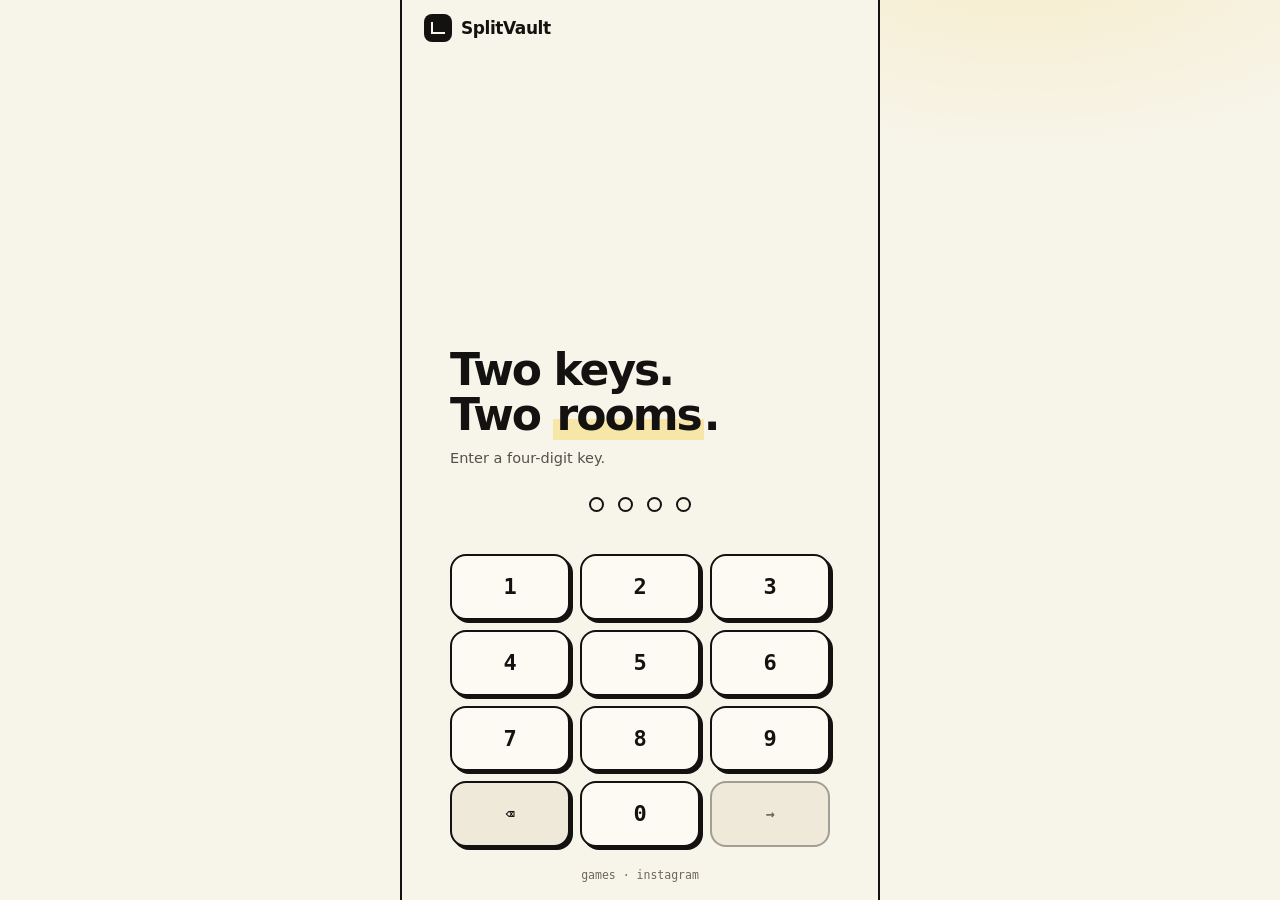
==== public/index.html @ d9a7af41 "SplitVault: mobile-native two-key app with Setup Rush and in-place Instagram" ====
<!DOCTYPE html>
<html lang="en">
<head>
<meta charset="utf-8" />
<meta name="viewport" content="width=device-width, initial-scale=1, viewport-fit=cover, maximum-scale=1" />
<meta name="color-scheme" content="light" />
<meta name="theme-color" content="#f7f4ea" />
<meta name="apple-mobile-web-app-capable" content="yes" />
<meta name="apple-mobile-web-app-title" content="SplitVault" />
<meta name="apple-mobile-web-app-status-bar-style" content="default" />
<title>SplitVault</title>
<link rel="icon" href="favicon.svg" />
<link rel="apple-touch-icon" href="favicon.svg" />
<link rel="manifest" href="manifest.webmanifest" />
<link rel="stylesheet" href="app.css" />
</head>
<body class="app">
<main class="shell">
  <div class="gate">
    <div class="top">
      <div class="brand"><span class="mark" aria-hidden="true"></span> SplitVault</div>
    </div>

    <div class="body">
      <h1>Two keys.<br />Two <em>rooms</em>.</h1>
      <p id="gateSub">Enter a four-digit key.</p>

      <div class="dots" id="dots" aria-hidden="true"><i></i><i></i><i></i><i></i></div>
      <div class="keymsg" id="keymsg" role="status" aria-live="polite"></div>

      <div class="keypad" id="keypad">
        <button data-k="1">1</button>
        <button data-k="2">2</button>
        <button data-k="3">3</button>
        <button data-k="4">4</button>
        <button data-k="5">5</button>
        <button data-k="6">6</button>
        <button data-k="7">7</button>
        <button data-k="8">8</button>
        <button data-k="9">9</button>
        <button class="fn" data-k="del" aria-label="Delete">⌫</button>
        <button data-k="0">0</button>
        <button class="fn go" data-k="go" aria-label="Unlock">→</button>
      </div>
    </div>

    <div class="foot" id="gateFoot">games · instagram</div>
  </div>
</main>

<script src="assets/gate.js"></script>
</body>
</html>
---- public/app.css ----
/* SplitVault — mobile-native shell. Paper, ink, one orange action.
   Everything is a single 100dvh screen; no desktop chrome, no option grids. */
:root {
  --paper: #f7f4ea;
  --paper-2: #efe9da;
  --card: #fcfaf2;
  --ink: #141210;
  --ink-soft: #55504a;
  --muted: #6f675b;
  --rule: rgba(20, 18, 16, .14);
  --accent: #e2573a;
  --accent-dark: #c9452a;
  --yellow: #f6e6a8;
  --peach: #fbe8e0;
  --mint: #1c7a4e;
  --red: #c23a2b;
  --blue: #2c62c4;
  --shadow-sm: 3px 3px 0 var(--ink);
  --shadow-xs: 2px 2px 0 var(--ink);
  --safe-b: env(safe-area-inset-bottom, 0px);
  --mono: ui-monospace, "SF Mono", SFMono-Regular, Menlo, monospace;
  --sans: -apple-system, BlinkMacSystemFont, "Segoe UI", Inter, system-ui, sans-serif;
  color-scheme: light;
}

* { box-sizing: border-box; -webkit-tap-highlight-color: transparent; }
[hidden] { display: none !important; }

html, body {
  height: 100%;
  margin: 0;
  overscroll-behavior: none;
}
body {
  background: var(--paper);
  color: var(--ink);
  font-family: var(--sans);
  font-size: 15px;
  line-height: 1.45;
  -webkit-font-smoothing: antialiased;
  text-rendering: optimizeLegibility;
}
button, input, select { font: inherit; color: inherit; }
button { cursor: pointer; }
a { color: var(--ink); text-decoration: none; }
:focus-visible { outline: 2px solid var(--accent); outline-offset: 2px; }

/* one column, always — even on a desktop window */
.app {
  min-height: 100dvh;
  display: flex;
  justify-content: center;
  background:
    radial-gradient(600px 320px at 80% -8%, rgba(246, 230, 168, .5), transparent 72%),
    var(--paper);
}
.shell {
  width: 100%;
  max-width: 480px;
  min-height: 100dvh;
  display: flex;
  flex-direction: column;
  border-left: 2px solid var(--ink);
  border-right: 2px solid var(--ink);
  background: var(--paper);
}
.shell.flat { border: 0; }

/* ---------- brand ---------- */
.brand { display: flex; align-items: center; gap: 9px; font-weight: 700; font-size: 17px; letter-spacing: -.025em; }
.brand .mark { width: 28px; height: 28px; border-radius: 8px; background: var(--ink); position: relative; flex: none; }
.brand .mark::after {
  content: ""; position: absolute; inset: 8px 7px;
  border-left: 2.5px solid var(--paper); border-bottom: 2.5px solid var(--paper);
}
.brand small { font-size: 9.5px; letter-spacing: .16em; text-transform: uppercase; color: var(--muted); font-weight: 600; }

/* ---------- buttons ---------- */
.btn {
  border: 2px solid var(--ink); background: var(--card); color: var(--ink);
  border-radius: 12px; padding: 11px 16px; font-weight: 650; font-size: 14px;
  box-shadow: var(--shadow-sm); display: inline-flex; align-items: center; justify-content: center; gap: 8px;
  transition: transform .08s, box-shadow .08s, background .12s;
}
.btn:active { transform: translate(2px, 2px); box-shadow: 1px 1px 0 var(--ink); }
.btn.primary { background: var(--accent); color: #fff; }
.btn.primary:active { background: var(--accent-dark); }
.btn.block { width: 100%; }
.btn.icon { padding: 8px 10px; border-radius: 10px; font-size: 15px; box-shadow: var(--shadow-xs); }
.btn:disabled, .btn[disabled] {
  background: var(--paper-2); color: var(--muted); border-color: rgba(20, 18, 16, .35);
  box-shadow: none; transform: none;
}

/* ================= GATE ================= */
.gate { min-height: 100dvh; display: flex; flex-direction: column;
  padding: calc(14px + env(safe-area-inset-top, 0px)) 22px calc(16px + var(--safe-b)); }
.gate .top { display: flex; align-items: center; justify-content: space-between; }
.gate .body { flex: 1; display: flex; flex-direction: column; justify-content: flex-end;
  max-width: 380px; width: 100%; margin: 0 auto; padding-bottom: 6px; }
.gate h1 { margin-top: 0; }
.gate h1 { font-size: clamp(34px, 11vw, 44px); line-height: 1.02; letter-spacing: -.045em; margin: 18px 0 10px; font-weight: 700; }
.gate h1 em { font-style: normal; background: linear-gradient(180deg, transparent 58%, var(--yellow) 58%); padding: 0 3px; }
.gate p { margin: 0 0 22px; color: var(--ink-soft); font-size: 14.5px; }

.dots { display: flex; gap: 14px; justify-content: center; margin: 6px 0 10px; }
.dots i {
  width: 15px; height: 15px; border-radius: 50%; border: 2px solid var(--ink); background: transparent;
  transition: background .12s, transform .12s;
}
.dots i.on { background: var(--ink); transform: scale(1.06); }
.dots.bad i { border-color: var(--red); background: var(--red); animation: shake .3s; }
@keyframes shake { 0%,100% { transform: translateX(0) } 25% { transform: translateX(-5px) } 75% { transform: translateX(5px) } }

.keymsg { min-height: 20px; text-align: center; font-size: 12.5px; font-weight: 600; color: var(--red); margin-bottom: 8px; }
.keymsg.ok { color: var(--mint); }

.keypad { display: grid; grid-template-columns: repeat(3, 1fr); gap: 10px; margin-top: 4px; }
.keypad button {
  border: 2px solid var(--ink); background: var(--card); border-radius: 16px;
  padding: 15px 0; font-family: var(--mono); font-size: 22px; font-weight: 600;
  box-shadow: var(--shadow-sm); transition: transform .06s, box-shadow .06s;
}
.keypad button:active { transform: translate(2px, 2px); box-shadow: 1px 1px 0 var(--ink); }
.keypad .fn { font-size: 15px; background: var(--paper-2); }
.keypad .fn.go { background: var(--accent); color: #fff; border-color: var(--ink); }
.keypad .fn.go[data-ready="0"] { background: var(--paper-2); color: var(--muted); border-color: rgba(20, 18, 16, .35); box-shadow: none; }
.gate .foot { text-align: center; font-size: 11.5px; color: var(--muted); margin-top: 14px; font-family: var(--mono); }

/* ================= APP HEADER ================= */
.appbar {
  display: flex; align-items: center; gap: 10px;
  padding: calc(10px + env(safe-area-inset-top, 0px)) 14px 10px;
  border-bottom: 2px solid var(--ink); background: var(--paper);
  position: sticky; top: 0; z-index: 10;
}
.appbar .grow { flex: 1; }
.appbar .icon-btn {
  width: 36px; height: 36px; border-radius: 10px; border: 2px solid var(--ink);
  background: var(--card); display: grid; place-items: center; font-size: 16px; box-shadow: var(--shadow-xs);
}
.appbar .icon-btn:active { transform: translate(1px, 1px); box-shadow: 1px 1px 0 var(--ink); }

/* ================= SETUP RUSH (full screen) ================= */
.field { flex: 1; display: flex; flex-direction: column; min-height: 0; }
.hud-top { display: flex; align-items: stretch; gap: 8px; padding: 10px 12px 8px; }
.hud-block { background: var(--ink); color: var(--paper); border-radius: 10px; padding: 6px 10px; display: flex; flex-direction: column; box-shadow: var(--shadow-xs); }
.hud-block span { font-size: 8.5px; letter-spacing: .14em; text-transform: uppercase; color: rgba(247, 244, 234, .62); font-family: var(--mono); font-weight: 600; }
.hud-block b { font-family: var(--mono); font-size: 14px; font-variant-numeric: tabular-nums; color: var(--paper); font-weight: 600; }
.hud-block.price { flex: 1; min-width: 0; justify-content: center; }
.hud-block.price b { font-size: 22px; letter-spacing: -.035em; }
.hud-block.pnl b.up { color: #7ff0be; }
.hud-block.pnl b.down { color: #ff9c8c; }
.market-pick {
  border: 0; background: transparent; color: var(--paper); font-family: var(--mono);
  font-size: 13px; font-weight: 600; padding: 0; margin-top: 1px; appearance: none;
}
.market-pick option { color: var(--ink); background: var(--card); }

.sr-stage { position: relative; flex: 1; min-height: 220px; margin: 0 12px; border: 2px solid var(--ink); border-radius: 14px; overflow: hidden; background: #fbf9f2; touch-action: none; user-select: none; -webkit-user-select: none; }
#srChart { display: block; width: 100%; height: 100%; }
.sr-stage.holding { background: #fdf6ee; }

.position {
  position: absolute; left: 50%; bottom: 12px; transform: translateX(-50%);
  display: flex; align-items: baseline; gap: 9px; font-family: var(--mono); font-size: 11.5px;
  background: var(--ink); color: var(--paper); border-radius: 999px; padding: 7px 14px;
  white-space: nowrap; box-shadow: var(--shadow-xs); max-width: calc(100% - 20px); overflow: hidden;
}
.position b { font-size: 11px; letter-spacing: .06em; }
.position.long b { color: #7ff0be; }
.position.short b { color: #ff9c8c; }
.position strong { font-size: 13px; }
.position em { font-style: normal; color: rgba(247, 244, 234, .55); font-size: 9.5px; letter-spacing: .06em; }

.flash {
  position: absolute; left: 50%; top: 12px; transform: translateX(-50%);
  font-family: var(--mono); font-size: 12px; letter-spacing: .08em; text-transform: uppercase;
  background: var(--ink); color: var(--paper); border-radius: 8px; padding: 6px 12px;
  white-space: nowrap; font-weight: 700; box-shadow: var(--shadow-xs);
}
.flash span { display: block; font-size: 9px; letter-spacing: .12em; opacity: .65; font-weight: 500; margin-top: 1px; }
.flash.up { background: var(--mint); }
.flash.down { background: var(--red); }

.dock { padding: 10px 12px calc(10px + var(--safe-b)); display: grid; gap: 8px; }
.dock .row { display: flex; align-items: center; gap: 8px; }
.dock .hint {
  flex: 1; text-align: center; font-family: var(--mono); font-size: 11px; letter-spacing: .06em;
  text-transform: uppercase; color: var(--ink-soft); font-weight: 700; line-height: 1.3;
}
.dock .meta { display: flex; gap: 6px; justify-content: space-between; }
.dock .meta span {
  font-family: var(--mono); font-size: 10.5px; font-weight: 700; border: 1.5px solid var(--ink);
  border-radius: 999px; padding: 3px 9px; background: var(--card);
}

/* result card */
.sheet {
  position: absolute; inset: 0; z-index: 5; display: flex; align-items: flex-end;
  background: rgba(20, 18, 16, .28);
}
.sheet .card {
  width: 100%; background: var(--card); border-top: 2px solid var(--ink);
  border-radius: 18px 18px 0 0; padding: 20px 18px calc(18px + var(--safe-b));
  box-shadow: 0 -6px 0 rgba(20, 18, 16, .06);
}
.sheet .grade { font-family: var(--mono); font-size: 9.5px; letter-spacing: .16em; text-transform: uppercase; color: var(--accent); font-weight: 700; }
.sheet h2 { margin: 6px 0 0; font-size: 26px; letter-spacing: -.035em; }
.sheet .sub { margin: 4px 0 0; color: var(--ink-soft); font-size: 12.5px; }
.sheet .pnl { font-family: var(--mono); font-size: 34px; letter-spacing: -.035em; margin: 12px 0 14px; font-variant-numeric: tabular-nums; font-weight: 600; }
.sheet .grid3 { display: grid; grid-template-columns: repeat(3, 1fr); gap: 8px; margin-bottom: 16px; }
.sheet .grid3 div { background: var(--paper); border: 1.5px solid var(--ink); border-radius: 10px; padding: 8px 10px; }
.sheet .grid3 span { display: block; font-size: 8.5px; letter-spacing: .1em; text-transform: uppercase; color: var(--muted); font-family: var(--mono); font-weight: 700; }
.sheet .grid3 b { font-family: var(--mono); font-size: 13.5px; font-variant-numeric: tabular-nums; }
.sheet .actions { display: flex; gap: 8px; }
.sheet .actions .btn { flex: 1; }

/* ================= INSTAGRAM ================= */
.ig-bar { display: flex; align-items: center; gap: 8px; padding: 10px 12px; border-bottom: 2px solid var(--ink); background: var(--paper); }
.ig-bar input {
  flex: 1; min-width: 0; border: 2px solid var(--ink); border-radius: 10px; background: #fff;
  padding: 8px 11px; font-family: var(--mono); font-size: 12.5px;
}
.ig-bar input:focus { outline: none; border-color: var(--accent); }
.ig-frame-wrap { position: relative; flex: 1; min-height: 0; border: 2px solid var(--ink); border-radius: 14px; margin: 10px 12px 0; overflow: hidden; background: #fff; }
.ig-frame-wrap iframe { width: 100%; height: 100%; border: 0; display: block; background: #fff; transition: opacity .2s; }
.ig-frame-wrap iframe.loading { opacity: .3; }
.ig-note {
  position: absolute; inset: 0; display: flex; flex-direction: column; align-items: center; justify-content: center;
  gap: 7px; padding: 22px; text-align: center; background: var(--paper); color: var(--ink-soft); font-size: 12.5px;
}
.ig-note .glyph { font-size: 26px; }
.ig-note b { color: var(--ink); font-size: 14px; }
.ig-note span { max-width: 30ch; }
.ig-note .btn { margin-top: 6px; font-size: 12px; padding: 8px 13px; }
.ig-dock { padding: 10px 12px calc(10px + var(--safe-b)); display: flex; gap: 8px; }
.ig-dock .btn { flex: 1; }
.ig-dock .btn.icon-only { flex: 0 0 46px; }

.toast {
  position: fixed; left: 50%; bottom: calc(22px + var(--safe-b)); transform: translate(-50%, 14px);
  background: var(--ink); color: var(--paper); padding: 9px 16px; border-radius: 999px;
  font-size: 12.5px; font-weight: 600; opacity: 0; transition: .2s; pointer-events: none; z-index: 60;
  max-width: 88vw; text-align: center;
}
.toast.on { opacity: 1; transform: translate(-50%, 0); }

/* phones get the whole edge-to-edge app; wider windows keep the framed column */
@media (max-width: 520px) {
  .shell { border-left: 0; border-right: 0; }
}
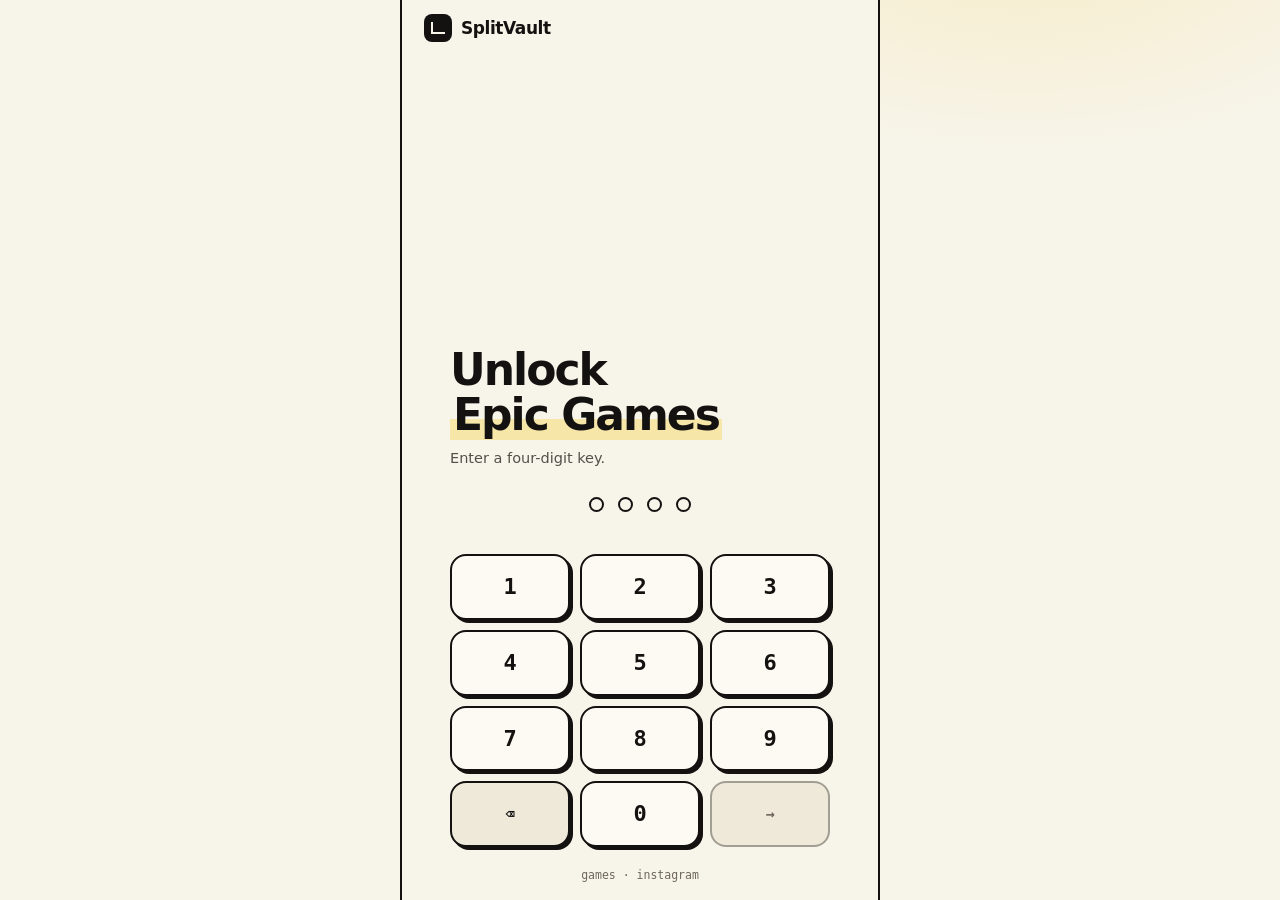
==== commit 609ef7fa: "Gate headline: Unlock Epic Games; cache-bust assets for the Pages CDN" ====
--- a/public/index.html
+++ b/public/index.html
@@ -8,11 +8,11 @@
 <meta name="apple-mobile-web-app-capable" content="yes" />
 <meta name="apple-mobile-web-app-title" content="SplitVault" />
 <meta name="apple-mobile-web-app-status-bar-style" content="default" />
-<title>SplitVault</title>
+<title>Unlock Epic Games</title>
 <link rel="icon" href="favicon.svg" />
 <link rel="apple-touch-icon" href="favicon.svg" />
 <link rel="manifest" href="manifest.webmanifest" />
-<link rel="stylesheet" href="app.css" />
+<link rel="stylesheet" href="app.css?v=4" />
 </head>
 <body class="app">
 <main class="shell">
@@ -22,7 +22,7 @@
     </div>
 
     <div class="body">
-      <h1>Two keys.<br />Two <em>rooms</em>.</h1>
+      <h1>Unlock<br /><em>Epic Games</em></h1>
       <p id="gateSub">Enter a four-digit key.</p>
 
       <div class="dots" id="dots" aria-hidden="true"><i></i><i></i><i></i><i></i></div>
@@ -48,6 +48,6 @@
   </div>
 </main>
 
-<script src="assets/gate.js"></script>
+<script src="assets/gate.js?v=4"></script>
 </body>
 </html>
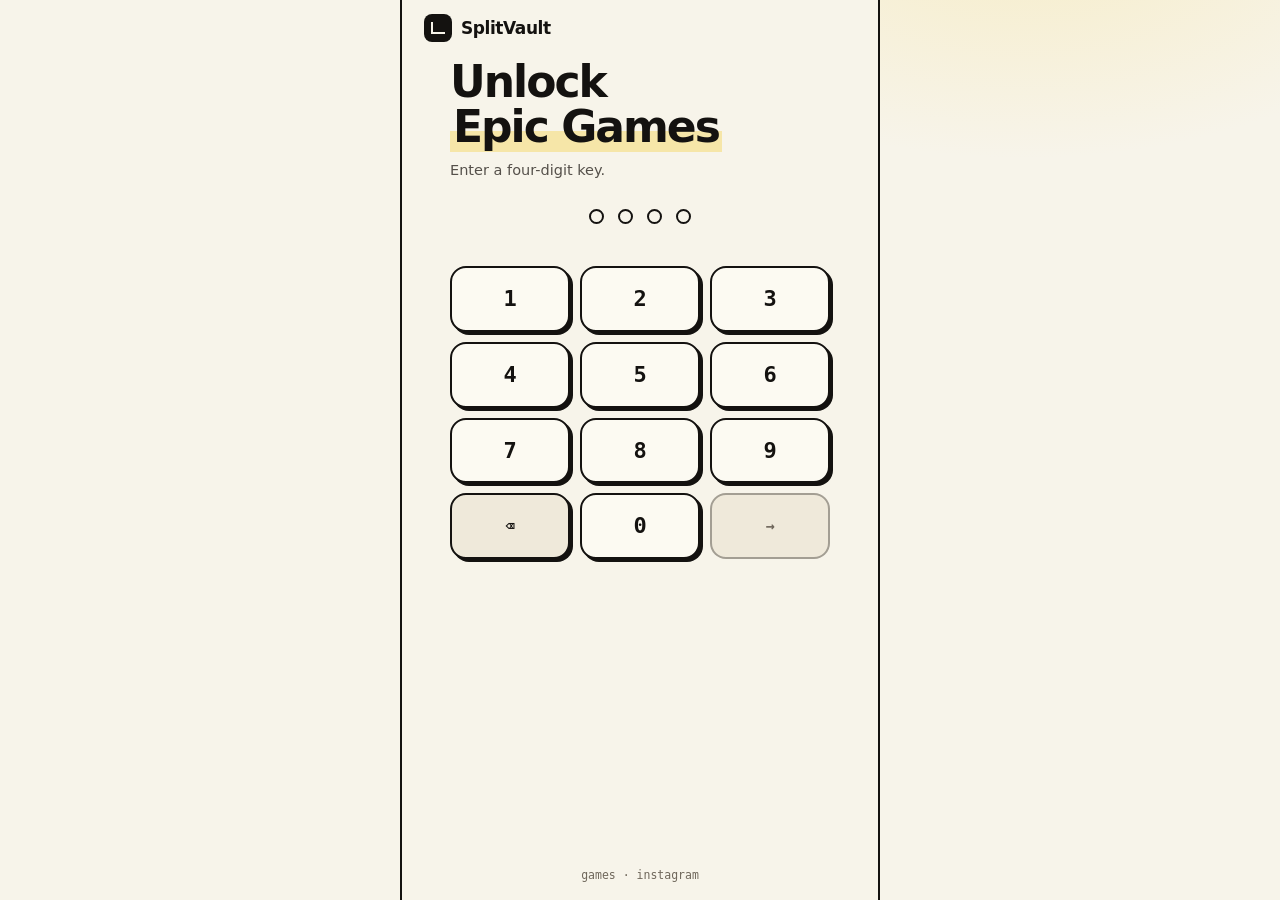
==== commit 90085588: "Pin layout at thumb height, full-width price tag, Instagram opens with a real profile" ====
--- a/public/index.html
+++ b/public/index.html
@@ -12,7 +12,7 @@
 <link rel="icon" href="favicon.svg" />
 <link rel="apple-touch-icon" href="favicon.svg" />
 <link rel="manifest" href="manifest.webmanifest" />
-<link rel="stylesheet" href="app.css?v=4" />
+<link rel="stylesheet" href="app.css?v=5" />
 </head>
 <body class="app">
 <main class="shell">
@@ -48,6 +48,6 @@
   </div>
 </main>
 
-<script src="assets/gate.js?v=4"></script>
+<script src="assets/gate.js?v=5"></script>
 </body>
 </html>
--- a/public/app.css
+++ b/public/app.css
@@ -96,9 +96,11 @@
 .gate { min-height: 100dvh; display: flex; flex-direction: column;
   padding: calc(14px + env(safe-area-inset-top, 0px)) 22px calc(16px + var(--safe-b)); }
 .gate .top { display: flex; align-items: center; justify-content: space-between; }
-.gate .body { flex: 1; display: flex; flex-direction: column; justify-content: flex-end;
+.gate .body { flex: 1; display: flex; flex-direction: column; justify-content: flex-start;
   max-width: 380px; width: 100%; margin: 0 auto; padding-bottom: 6px; }
-.gate h1 { margin-top: 0; }
+.gate h1 { margin: clamp(18px, 7vh, 64px) 0 10px; }
+/* dots, message and keypad ride together at the bottom, where the thumb is */
+.dots { margin-top: auto; }
 .gate h1 { font-size: clamp(34px, 11vw, 44px); line-height: 1.02; letter-spacing: -.045em; margin: 18px 0 10px; font-weight: 700; }
 .gate h1 em { font-style: normal; background: linear-gradient(180deg, transparent 58%, var(--yellow) 58%); padding: 0 3px; }
 .gate p { margin: 0 0 22px; color: var(--ink-soft); font-size: 14.5px; }
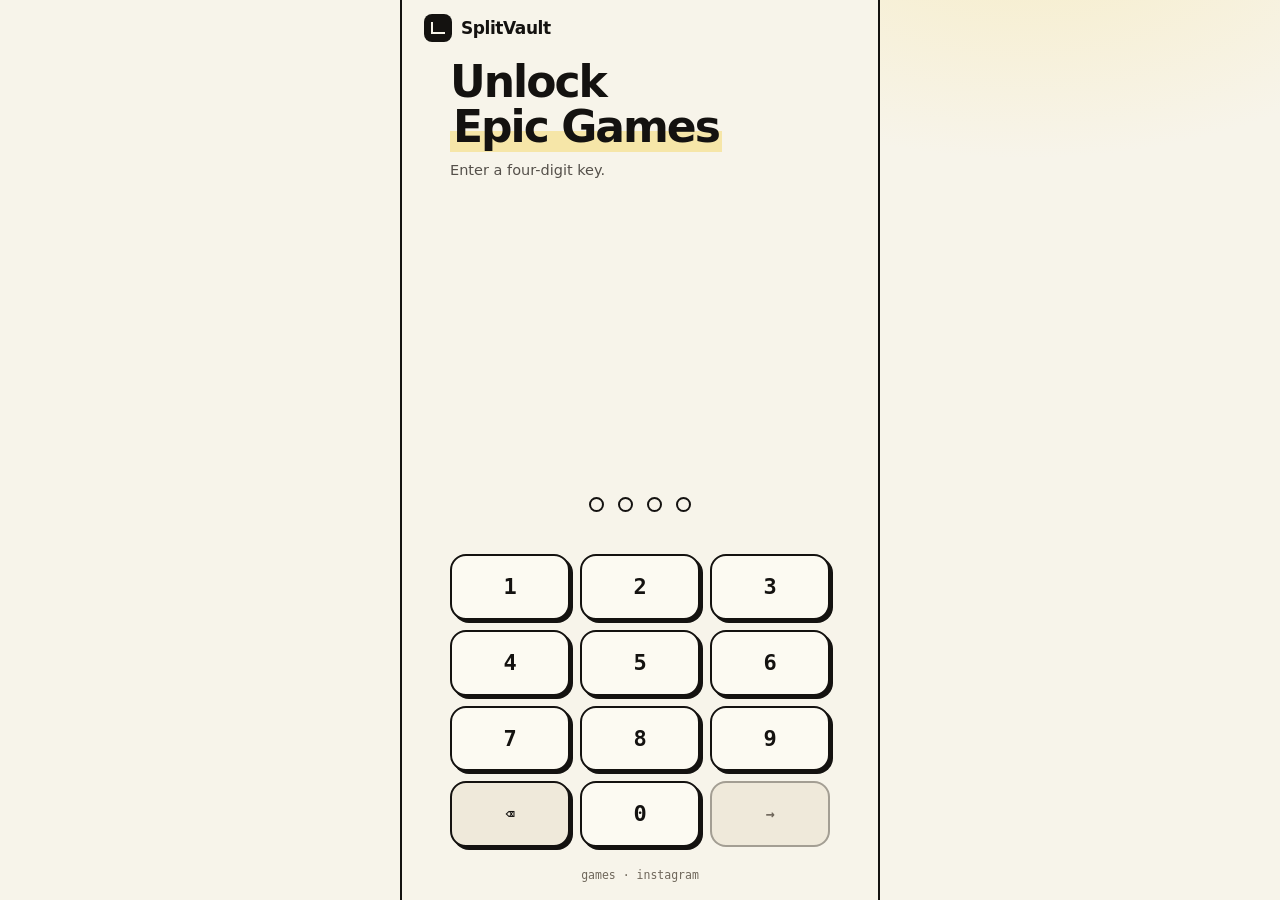
==== commit 2375c8e3: "Gate: keypad anchored above the footer, headline at the top" ====
--- a/public/index.html
+++ b/public/index.html
@@ -12,7 +12,7 @@
 <link rel="icon" href="favicon.svg" />
 <link rel="apple-touch-icon" href="favicon.svg" />
 <link rel="manifest" href="manifest.webmanifest" />
-<link rel="stylesheet" href="app.css?v=5" />
+<link rel="stylesheet" href="app.css?v=8" />
 </head>
 <body class="app">
 <main class="shell">
@@ -48,6 +48,6 @@
   </div>
 </main>
 
-<script src="assets/gate.js?v=5"></script>
+<script src="assets/gate.js?v=8"></script>
 </body>
 </html>
--- a/public/app.css
+++ b/public/app.css
@@ -105,7 +105,7 @@
 .gate h1 em { font-style: normal; background: linear-gradient(180deg, transparent 58%, var(--yellow) 58%); padding: 0 3px; }
 .gate p { margin: 0 0 22px; color: var(--ink-soft); font-size: 14.5px; }
 
-.dots { display: flex; gap: 14px; justify-content: center; margin: 6px 0 10px; }
+.dots { display: flex; gap: 14px; justify-content: center; margin: auto 0 10px; }
 .dots i {
   width: 15px; height: 15px; border-radius: 50%; border: 2px solid var(--ink); background: transparent;
   transition: background .12s, transform .12s;
